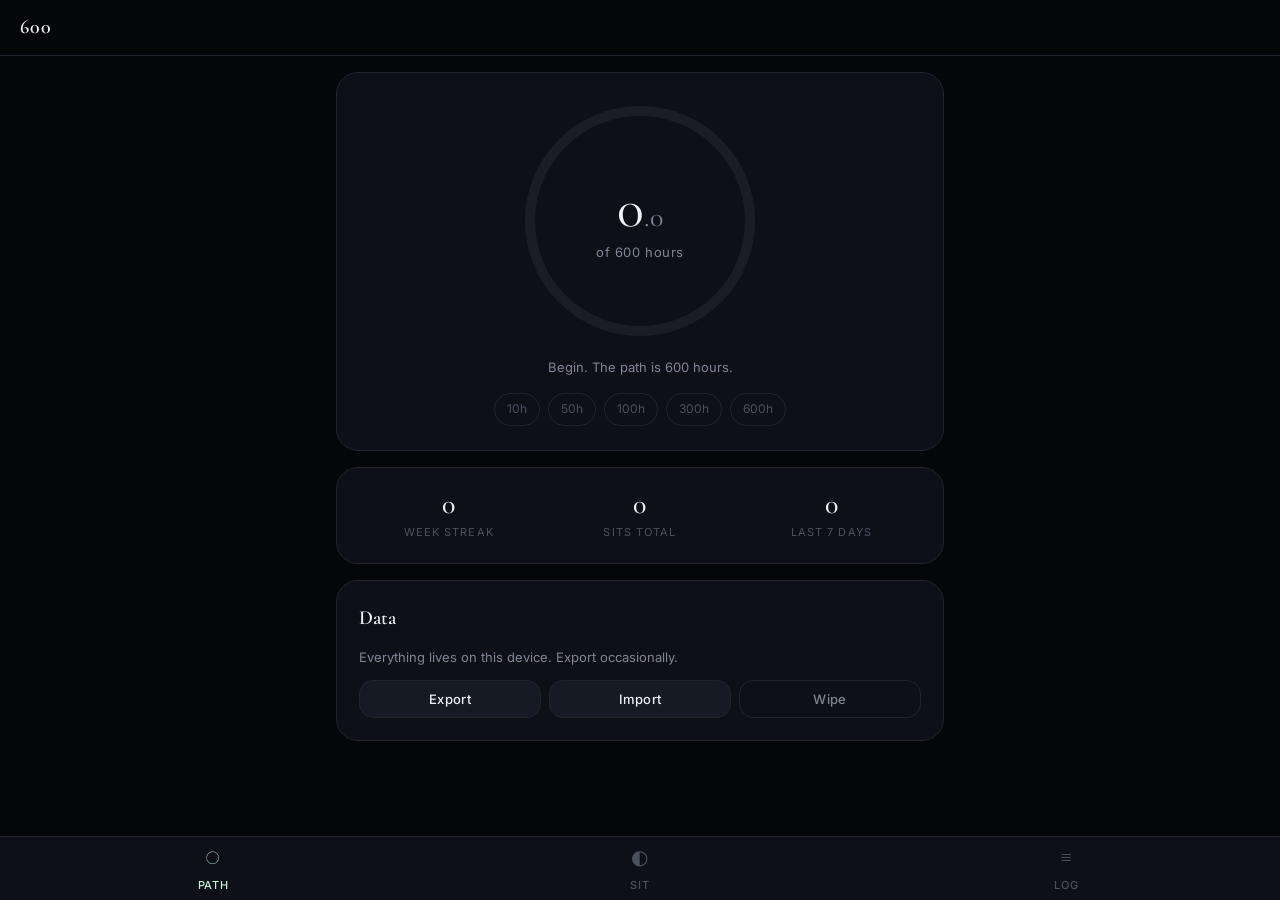
==== Code/public/index.html @ 27712fe4 "Initial commit: 600 meditation tracker PWA Client-only PWA forked from sport-tracker architecture: -" ====
<!doctype html>
<html lang="en">
<head>
  <meta charset="utf-8">
  <meta name="viewport" content="width=device-width, initial-scale=1, viewport-fit=cover, user-scalable=no">
  <meta name="theme-color" content="#05060a">
  <meta name="apple-mobile-web-app-capable" content="yes">
  <meta name="apple-mobile-web-app-status-bar-style" content="black-translucent">
  <meta name="apple-mobile-web-app-title" content="600">
  <link rel="manifest" href="manifest.webmanifest">
  <link rel="apple-touch-icon" href="icon-192.png">
  <title>600</title>
  <link rel="preconnect" href="https://fonts.googleapis.com">
  <link rel="preconnect" href="https://fonts.gstatic.com" crossorigin>
  <link rel="stylesheet" href="https://fonts.googleapis.com/css2?family=Cormorant+Garamond:wght@500;600&family=Inter:wght@400;500;600&display=swap">
  <link rel="stylesheet" href="style.css">
</head>
<body>
  <header>
    <h1 id="screen-title">600</h1>
  </header>

  <main id="view"></main>

  <nav id="tabbar">
    <a href="#dashboard" data-route="dashboard" data-icon="○"><span>Path</span></a>
    <a href="#timer"     data-route="timer"     data-icon="◐"><span>Sit</span></a>
    <a href="#history"   data-route="history"   data-icon="≡"><span>Log</span></a>
  </nav>

  <script src="storage.js"></script>
  <script src="modules/timer.js"></script>
  <script src="modules/log.js"></script>
  <script src="modules/history.js"></script>
  <script src="modules/dashboard.js"></script>
  <script src="app.js"></script>
  <script>
    if ('serviceWorker' in navigator) {
      window.addEventListener('load', () => {
        navigator.serviceWorker.register('sw.js').catch(err => {
          console.warn('SW registration failed:', err);
        });
      });
    }
  </script>
</body>
</html>
---- Code/public/style.css ----
/* 600 -- minimal meditation tracker, dark theme with cool sage accent. */

:root {
  --bg: #05060a;
  --bg-elev: #0e1018;
  --bg-elev-2: #161a24;
  --border: #1f242f;
  --text: #eef1f5;
  --text-dim: #7e8694;
  --text-dimmer: #4a515d;
  --accent: #c7f2d5;        /* soft sage -- "calm progress" */
  --accent-dim: #6ea380;
  --ring-track: #1a1d26;
  --info: #8fb8ff;
  --danger: #ff6f6f;
  --radius: 14px;
  --radius-lg: 22px;
  --gap: 16px;
  --tabbar-h: 64px;
  --header-h: 56px;
}

* {
  box-sizing: border-box;
  -webkit-tap-highlight-color: transparent;
}

html, body {
  margin: 0;
  padding: 0;
  background: var(--bg);
  color: var(--text);
  font-family: 'Inter', system-ui, -apple-system, sans-serif;
  font-size: 16px;
  line-height: 1.55;
  overscroll-behavior-y: none;
  -webkit-font-smoothing: antialiased;
}

h1, h2, h3 {
  font-family: 'Cormorant Garamond', Georgia, serif;
  font-weight: 600;
  letter-spacing: 0;
  margin: 0 0 0.5em;
}

h1 { font-size: 28px; }
h2 { font-size: 22px; }
h3 { font-size: 20px; }

.serif { font-family: 'Cormorant Garamond', Georgia, serif; }

a {
  color: var(--accent);
  text-decoration: none;
}

button, .btn {
  font-family: 'Inter', sans-serif;
  font-size: 15px;
  font-weight: 500;
  letter-spacing: 0.02em;
  padding: 12px 22px;
  border: none;
  border-radius: var(--radius);
  background: var(--accent);
  color: #05060a;
  cursor: pointer;
  transition: transform 0.1s ease, opacity 0.15s ease;
}

button:active, .btn:active {
  transform: scale(0.97);
}

button.secondary, .btn.secondary {
  background: var(--bg-elev-2);
  color: var(--text);
  border: 1px solid var(--border);
}

button.ghost {
  background: transparent;
  color: var(--text-dim);
  border: 1px solid var(--border);
}

input, textarea, select {
  font-family: inherit;
  font-size: 16px;
  background: var(--bg-elev-2);
  color: var(--text);
  border: 1px solid var(--border);
  border-radius: var(--radius);
  padding: 12px 14px;
  width: 100%;
}

input:focus, textarea:focus {
  outline: none;
  border-color: var(--accent-dim);
}

textarea {
  resize: vertical;
  min-height: 80px;
  line-height: 1.5;
}

header {
  position: sticky;
  top: 0;
  z-index: 10;
  height: var(--header-h);
  display: flex;
  align-items: center;
  padding: 0 20px;
  background: var(--bg);
  border-bottom: 1px solid var(--border);
}

header h1 {
  margin: 0;
  font-size: 20px;
  color: var(--text);
  font-family: 'Cormorant Garamond', Georgia, serif;
  letter-spacing: 0.04em;
}

main {
  padding: var(--gap);
  padding-bottom: calc(var(--tabbar-h) + var(--gap) + env(safe-area-inset-bottom, 0));
  max-width: 640px;
  margin: 0 auto;
  min-height: calc(100vh - var(--header-h) - var(--tabbar-h));
}

.view {
  animation: fadeIn 0.22s ease-out;
}

@keyframes fadeIn {
  from { opacity: 0; transform: translateY(4px); }
  to   { opacity: 1; transform: translateY(0); }
}

.card {
  background: var(--bg-elev);
  border: 1px solid var(--border);
  border-radius: var(--radius-lg);
  padding: 22px;
  margin-bottom: var(--gap);
}

.card h3 {
  margin-top: 0;
  color: var(--text);
}

.muted  { color: var(--text-dim); }
.dimmer { color: var(--text-dimmer); }

/* Tab bar */

#tabbar {
  position: fixed;
  bottom: 0;
  left: 0;
  right: 0;
  height: calc(var(--tabbar-h) + env(safe-area-inset-bottom, 0));
  padding-bottom: env(safe-area-inset-bottom, 0);
  display: flex;
  background: var(--bg-elev);
  border-top: 1px solid var(--border);
  z-index: 10;
}

#tabbar a {
  flex: 1;
  display: flex;
  flex-direction: column;
  align-items: center;
  justify-content: center;
  gap: 3px;
  color: var(--text-dimmer);
  font-family: 'Inter', sans-serif;
  font-size: 11px;
  font-weight: 500;
  letter-spacing: 0.08em;
  text-transform: uppercase;
  position: relative;
}

#tabbar a::before {
  content: attr(data-icon);
  font-size: 20px;
  font-family: 'Cormorant Garamond', Georgia, serif;
}

#tabbar a.active {
  color: var(--accent);
}

/* ---------------------------------------------------------------- */
/* Dashboard                                                         */
/* ---------------------------------------------------------------- */

.ring-card {
  display: flex;
  flex-direction: column;
  align-items: center;
  padding: 28px 20px 24px;
}

.ring-wrap {
  width: 240px;
  height: 240px;
  position: relative;
}

.ring-wrap svg {
  width: 100%;
  height: 100%;
  transform: rotate(-90deg);
}

.ring-track  { fill: none; stroke: var(--ring-track); stroke-width: 10; }
.ring-fill   { fill: none; stroke: var(--accent); stroke-width: 10; stroke-linecap: round;
               transition: stroke-dashoffset 0.8s cubic-bezier(.25,.1,.25,1); }

.ring-center {
  position: absolute;
  inset: 0;
  display: flex;
  flex-direction: column;
  align-items: center;
  justify-content: center;
  text-align: center;
}

.ring-hours {
  font-family: 'Cormorant Garamond', Georgia, serif;
  font-size: 56px;
  line-height: 1;
  color: var(--text);
}

.ring-goal {
  font-size: 13px;
  color: var(--text-dim);
  letter-spacing: 0.04em;
  margin-top: 6px;
}

.ring-caption {
  margin-top: 16px;
  color: var(--text-dim);
  font-size: 13px;
  text-align: center;
  max-width: 280px;
}

.dash-stats {
  display: grid;
  grid-template-columns: 1fr 1fr 1fr;
  gap: 12px;
  text-align: center;
}

.dash-stat {
  font-family: 'Cormorant Garamond', Georgia, serif;
  font-size: 28px;
  font-weight: 500;
  color: var(--text);
  line-height: 1;
}

.dash-label {
  font-size: 11px;
  text-transform: uppercase;
  letter-spacing: 0.1em;
  color: var(--text-dimmer);
  margin-top: 6px;
}

.milestones {
  display: flex;
  flex-wrap: wrap;
  gap: 8px;
  margin-top: 16px;
}

.milestone {
  padding: 6px 12px;
  border-radius: 999px;
  border: 1px solid var(--border);
  font-size: 12px;
  color: var(--text-dimmer);
}

.milestone.reached {
  color: var(--accent);
  border-color: var(--accent-dim);
  background: rgba(199, 242, 213, 0.05);
}

.variant-breakdown {
  display: flex;
  flex-direction: column;
  gap: 10px;
}

.variant-row {
  display: flex;
  align-items: center;
  gap: 12px;
}

.variant-row .label {
  flex: 0 0 140px;
  font-size: 14px;
  color: var(--text);
}

.variant-row .bar {
  flex: 1;
  height: 6px;
  background: var(--bg-elev-2);
  border-radius: 3px;
  overflow: hidden;
}

.variant-row .bar-fill {
  height: 100%;
  background: var(--accent-dim);
  border-radius: 3px;
}

.variant-row .num {
  flex: 0 0 auto;
  font-size: 13px;
  color: var(--text-dim);
  min-width: 50px;
  text-align: right;
}

/* 90-day heatmap */
.cal-grid {
  display: flex;
  gap: 4px;
  overflow-x: auto;
  padding: 4px 0;
  margin-bottom: 8px;
}

.cal-col {
  display: flex;
  flex-direction: column;
  gap: 4px;
  flex-shrink: 0;
}

.cal-cell {
  width: 14px;
  height: 14px;
  background: var(--bg-elev-2);
  border-radius: 3px;
}

.cal-cell.empty { background: transparent; }

.cal-cell.l1 { background: rgba(199, 242, 213, 0.2); }
.cal-cell.l2 { background: rgba(199, 242, 213, 0.4); }
.cal-cell.l3 { background: rgba(199, 242, 213, 0.65); }
.cal-cell.l4 { background: rgba(199, 242, 213, 0.9); }

/* ---------------------------------------------------------------- */
/* Timer                                                             */
/* ---------------------------------------------------------------- */

.timer-setup {
  display: flex;
  flex-direction: column;
  align-items: center;
  gap: 20px;
  padding: 12px;
}

.dial-wrap {
  width: 260px;
  height: 260px;
  position: relative;
  touch-action: none;
  user-select: none;
}

.dial-wrap svg { width: 100%; height: 100%; }

.dial-track { fill: none; stroke: var(--ring-track); stroke-width: 10; }
.dial-fill  { fill: none; stroke: var(--accent); stroke-width: 10; stroke-linecap: round; }

.dial-handle {
  fill: var(--accent);
  stroke: var(--bg);
  stroke-width: 3;
}

.dial-tick {
  stroke: var(--text-dimmer);
  stroke-width: 1;
}

.dial-center {
  position: absolute;
  inset: 0;
  display: flex;
  flex-direction: column;
  align-items: center;
  justify-content: center;
  pointer-events: none;
}

.dial-minutes {
  font-family: 'Cormorant Garamond', Georgia, serif;
  font-size: 80px;
  line-height: 1;
  color: var(--text);
}

.dial-min-label {
  font-size: 12px;
  text-transform: uppercase;
  letter-spacing: 0.14em;
  color: var(--text-dimmer);
  margin-top: 4px;
}

.mode-switch {
  display: flex;
  gap: 0;
  background: var(--bg-elev-2);
  border-radius: 999px;
  padding: 4px;
  border: 1px solid var(--border);
}

.mode-switch button {
  background: transparent;
  color: var(--text-dim);
  padding: 8px 18px;
  font-size: 13px;
  border-radius: 999px;
  letter-spacing: 0.04em;
}

.mode-switch button.active {
  background: var(--accent);
  color: #05060a;
}

.intention-field {
  width: 100%;
  max-width: 360px;
}

.intention-field label {
  display: block;
  font-size: 12px;
  color: var(--text-dim);
  text-transform: uppercase;
  letter-spacing: 0.1em;
  margin-bottom: 6px;
}

.start-btn {
  width: 100%;
  max-width: 360px;
  padding: 18px 22px;
  font-size: 16px;
  font-family: 'Cormorant Garamond', Georgia, serif;
  letter-spacing: 0.08em;
}

/* Active sit screen */
.timer-active {
  display: flex;
  flex-direction: column;
  align-items: center;
  gap: 28px;
  padding: 24px 0;
}

.timer-pacer {
  width: 240px;
  height: 240px;
  position: relative;
  display: flex;
  align-items: center;
  justify-content: center;
}

.pacer-circle {
  position: absolute;
  inset: 30px;
  border: 2px solid var(--accent-dim);
  border-radius: 50%;
  opacity: 0.8;
}

.pacer-circle.breathing {
  animation: breathe 10s ease-in-out infinite;
}

@keyframes breathe {
  0%, 100% { transform: scale(0.65); opacity: 0.6; }
  40%      { transform: scale(1);   opacity: 1; }
  60%      { transform: scale(1);   opacity: 1; }
}

.timer-display {
  font-family: 'Cormorant Garamond', Georgia, serif;
  font-size: 72px;
  color: var(--text);
  font-variant-numeric: tabular-nums;
  line-height: 1;
  z-index: 2;
  position: relative;
}

.timer-caption {
  color: var(--text-dim);
  font-size: 13px;
  letter-spacing: 0.08em;
  text-transform: uppercase;
}

.timer-controls {
  display: flex;
  gap: 12px;
  width: 100%;
  max-width: 360px;
}

.timer-controls button { flex: 1; }

.intention-display {
  font-family: 'Cormorant Garamond', Georgia, serif;
  font-style: italic;
  font-size: 18px;
  color: var(--text-dim);
  text-align: center;
  max-width: 280px;
  line-height: 1.4;
}

/* Done screen */
.timer-done {
  display: flex;
  flex-direction: column;
  align-items: center;
  text-align: center;
  padding: 40px 20px;
  gap: 16px;
}

.timer-done-duration {
  font-family: 'Cormorant Garamond', Georgia, serif;
  font-size: 72px;
  line-height: 1;
  color: var(--accent);
}

/* ---------------------------------------------------------------- */
/* Log form                                                           */
/* ---------------------------------------------------------------- */

.variant-grid {
  display: grid;
  grid-template-columns: 1fr 1fr;
  gap: 10px;
}

.variant-tile {
  padding: 16px;
  border-radius: var(--radius);
  background: var(--bg-elev-2);
  border: 1px solid var(--border);
  cursor: pointer;
  color: var(--text);
  text-align: left;
  font-family: 'Inter', sans-serif;
  font-size: 14px;
  text-transform: none;
  letter-spacing: 0;
}

.variant-tile .name {
  font-family: 'Cormorant Garamond', Georgia, serif;
  font-size: 20px;
  display: block;
  margin-bottom: 4px;
}

.variant-tile .desc {
  color: var(--text-dim);
  font-size: 12px;
}

.variant-tile.active {
  border-color: var(--accent-dim);
  box-shadow: 0 0 0 1px var(--accent-dim) inset;
}

.rating-row {
  display: flex;
  align-items: center;
  gap: 12px;
  margin-top: 12px;
}

.rating-row .rating-label {
  flex: 0 0 90px;
  font-size: 13px;
  color: var(--text-dim);
  text-transform: uppercase;
  letter-spacing: 0.08em;
}

.rating-dots {
  flex: 1;
  display: flex;
  gap: 8px;
}

.rating-dot {
  flex: 1;
  padding: 10px 0;
  text-align: center;
  background: var(--bg-elev-2);
  border: 1px solid var(--border);
  border-radius: 10px;
  font-size: 14px;
  cursor: pointer;
  color: var(--text-dim);
}

.rating-dot.selected {
  background: var(--accent);
  color: #05060a;
  border-color: var(--accent);
}

/* ---------------------------------------------------------------- */
/* History list                                                       */
/* ---------------------------------------------------------------- */

.history-row {
  border-top: 1px solid var(--border);
  padding: 14px 0;
}

.history-row:first-child {
  border-top: none;
  padding-top: 0;
}

.history-row-head {
  display: flex;
  justify-content: space-between;
  align-items: baseline;
  gap: 10px;
}

.history-row-head .date {
  font-family: 'Cormorant Garamond', Georgia, serif;
  font-size: 17px;
  color: var(--text);
}

.history-row-head .duration {
  font-family: 'Cormorant Garamond', Georgia, serif;
  font-size: 20px;
  color: var(--accent);
}

.history-row .meta {
  display: flex;
  gap: 10px;
  margin-top: 4px;
  font-size: 12px;
  color: var(--text-dim);
}

.history-row .note {
  margin-top: 8px;
  font-size: 13px;
  color: var(--text-dim);
  font-style: italic;
  line-height: 1.5;
}

/* ---------------------------------------------------------------- */
/* Toast                                                              */
/* ---------------------------------------------------------------- */

.toast {
  position: fixed;
  bottom: calc(var(--tabbar-h) + 20px + env(safe-area-inset-bottom, 0));
  left: 50%;
  transform: translateX(-50%) translateY(20px);
  background: var(--accent);
  color: #05060a;
  font-family: 'Inter', sans-serif;
  font-weight: 500;
  padding: 12px 22px;
  border-radius: 999px;
  box-shadow: 0 4px 24px rgba(0, 0, 0, 0.5);
  opacity: 0;
  transition: opacity 0.25s, transform 0.25s;
  z-index: 100;
  font-size: 14px;
}

.toast.show {
  opacity: 1;
  transform: translateX(-50%) translateY(0);
}

.data-actions {
  display: flex;
  gap: 8px;
  margin-top: 12px;
  flex-wrap: wrap;
}

.data-actions button {
  flex: 1;
  min-width: 90px;
  font-size: 13px;
  padding: 10px 12px;
}
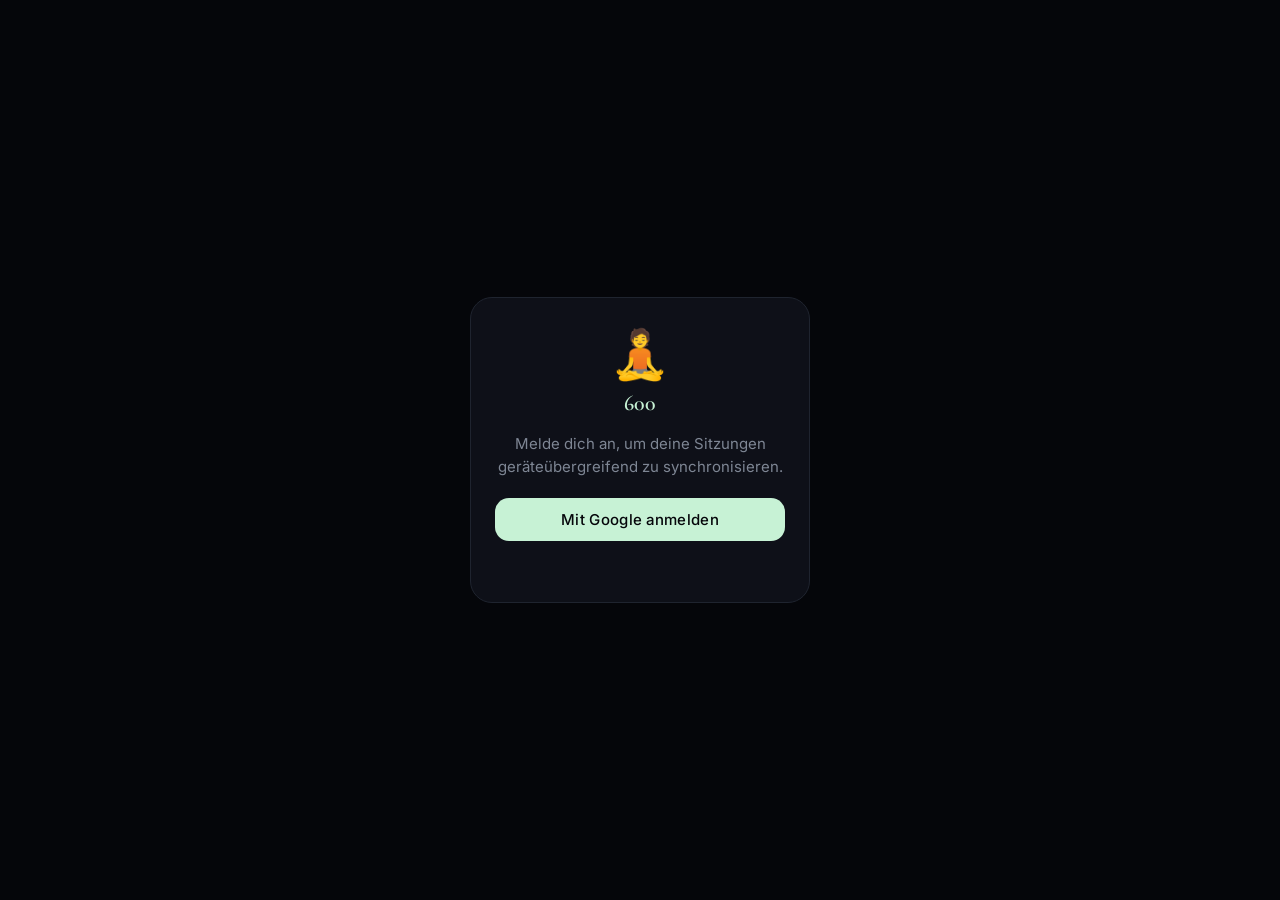
==== commit 3c4f07e1: "feat: migrate to Firebase (hosting + Firestore + Google auth) - Firestore-backed storage with offlin" ====
--- a/Code/public/index.html
+++ b/Code/public/index.html
@@ -18,15 +18,36 @@
 <body>
   <header>
     <h1 id="screen-title">600</h1>
+    <button id="btn-signout" type="button" title="Abmelden" aria-label="Abmelden" style="display:none">⎋</button>
   </header>
 
   <main id="view"></main>
+
+  <!-- Login gate: covers the app until the user signs in (cross-device sync). -->
+  <div id="auth-overlay">
+    <div class="auth-card">
+      <div class="auth-logo">🧘</div>
+      <h2>600</h2>
+      <p>Melde dich an, um deine Sitzungen geräteübergreifend zu synchronisieren.</p>
+      <button id="btn-login" type="button">Mit Google anmelden</button>
+      <p id="auth-who" class="auth-who"></p>
+    </div>
+  </div>
 
   <nav id="tabbar">
     <a href="#dashboard" data-route="dashboard" data-icon="○"><span>Path</span></a>
     <a href="#timer"     data-route="timer"     data-icon="◐"><span>Sit</span></a>
     <a href="#history"   data-route="history"   data-icon="≡"><span>Log</span></a>
   </nav>
+
+  <!-- Firebase SDK (vendored locally so the PWA stays offline-capable) -->
+  <script src="vendor/firebase-app-compat.js"></script>
+  <script src="vendor/firebase-auth-compat.js"></script>
+  <script src="vendor/firebase-firestore-compat.js"></script>
+  <script src="vendor/firebase-messaging-compat.js"></script>
+  <script src="firebase-config.js"></script>
+  <script src="firebase-init.js"></script>
+  <script src="messaging.js"></script>
 
   <script src="storage.js"></script>
   <script src="modules/timer.js"></script>
--- a/Code/public/style.css
+++ b/Code/public/style.css
@@ -133,10 +133,22 @@
   max-width: 640px;
   margin: 0 auto;
   min-height: calc(100vh - var(--header-h) - var(--tabbar-h));
+  display: flex;
+  flex-direction: column;
 }
 
 .view {
   animation: fadeIn 0.22s ease-out;
+  flex: 1;
+  min-height: 0;
+}
+
+/* Short, single-focus screens (Sit, Log) fill the viewport and center their
+   content vertically instead of clinging to the top with empty space below. */
+.view-center {
+  display: flex;
+  flex-direction: column;
+  justify-content: center;
 }
 
 @keyframes fadeIn {
@@ -739,3 +751,64 @@
   font-size: 13px;
   padding: 10px 12px;
 }
+
+/* ---- Auth: sign-out button in header + login overlay -------------------- */
+
+#btn-signout {
+  margin-left: auto;
+  background: transparent;
+  color: var(--text-dim);
+  border: 1px solid var(--border);
+  padding: 6px 12px;
+  font-size: 16px;
+  border-radius: var(--radius);
+  cursor: pointer;
+}
+
+#auth-overlay {
+  position: fixed;
+  inset: 0;
+  z-index: 1000;
+  display: flex;
+  align-items: center;
+  justify-content: center;
+  padding: 24px;
+  background: var(--bg);
+}
+
+#auth-overlay .auth-card {
+  width: 100%;
+  max-width: 340px;
+  text-align: center;
+  background: var(--bg-elev);
+  border: 1px solid var(--border);
+  border-radius: var(--radius-lg);
+  padding: 32px 24px;
+}
+
+#auth-overlay .auth-logo {
+  font-size: 48px;
+  line-height: 1;
+  margin-bottom: 8px;
+}
+
+#auth-overlay h2 {
+  color: var(--accent);
+  margin-bottom: 12px;
+}
+
+#auth-overlay p {
+  color: var(--text-dim);
+  font-size: 15px;
+  margin: 0 0 20px;
+}
+
+#auth-overlay #btn-login {
+  width: 100%;
+}
+
+#auth-overlay .auth-who {
+  margin: 16px 0 0;
+  font-size: 13px;
+  min-height: 1em;
+}
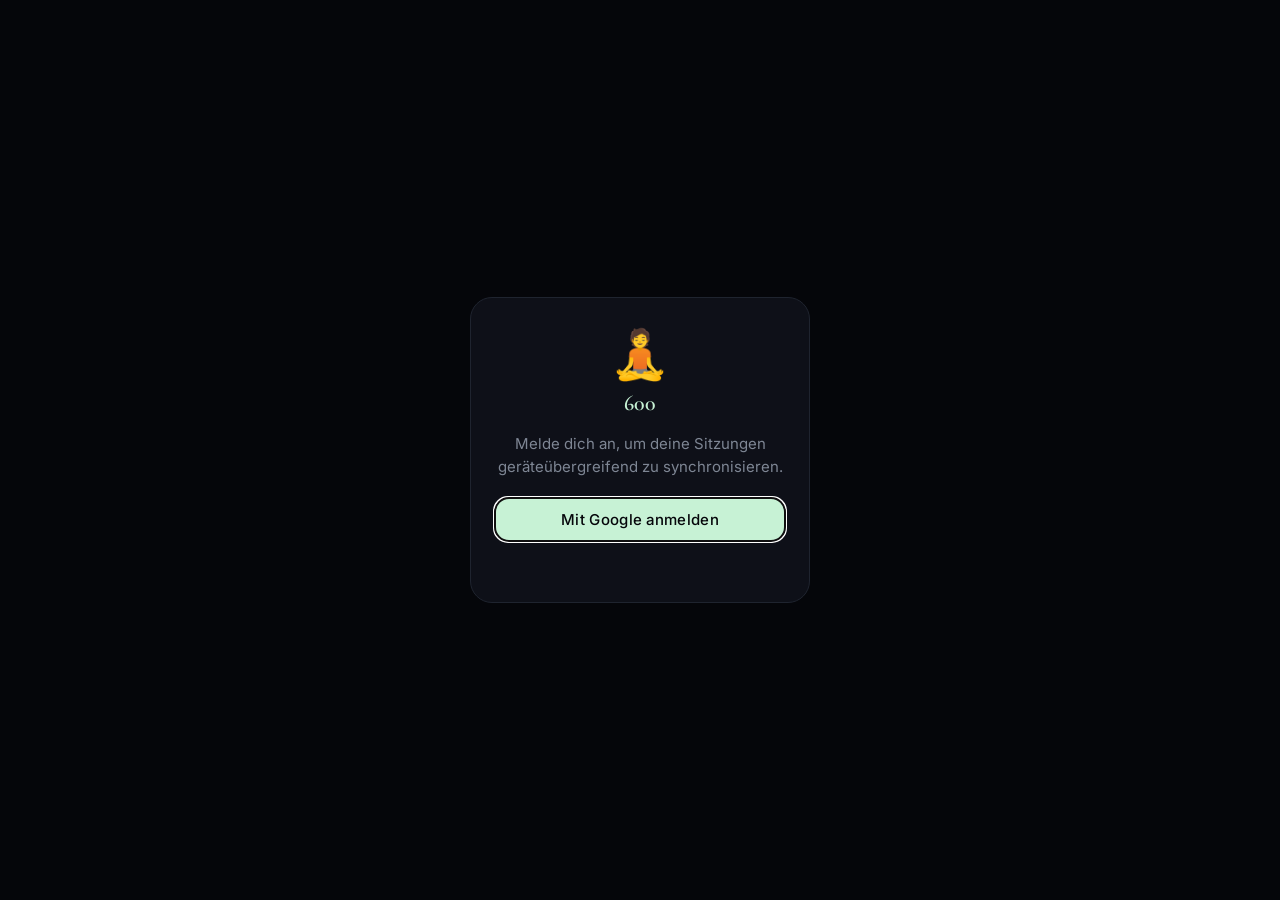
==== commit 258d6462: "Coach features: planner + calendar, weekly goal, competence feedback, start hero Brings git in sync " ====
--- a/Code/public/index.html
+++ b/Code/public/index.html
@@ -24,7 +24,7 @@
   <main id="view"></main>
 
   <!-- Login gate: covers the app until the user signs in (cross-device sync). -->
-  <div id="auth-overlay">
+  <div id="auth-overlay" role="dialog" aria-modal="true" aria-label="Anmelden">
     <div class="auth-card">
       <div class="auth-logo">🧘</div>
       <h2>600</h2>
@@ -48,15 +48,28 @@
   <script src="firebase-config.js"></script>
   <script src="firebase-init.js"></script>
   <script src="messaging.js"></script>
+  <script src="settings.js"></script>
 
   <script src="storage.js"></script>
   <script src="modules/timer.js"></script>
   <script src="modules/log.js"></script>
   <script src="modules/history.js"></script>
   <script src="modules/dashboard.js"></script>
+  <script src="modules/plan.js"></script>
   <script src="app.js"></script>
   <script>
     if ('serviceWorker' in navigator) {
+      // Auto-update: when a new service worker takes control (after a deploy),
+      // reload once so the latest version is shown without a manual relaunch.
+      // Guarded so the very first install (no prior controller) doesn't reload.
+      if (navigator.serviceWorker.controller) {
+        let refreshing = false;
+        navigator.serviceWorker.addEventListener('controllerchange', () => {
+          if (refreshing) return;
+          refreshing = true;
+          location.reload();
+        });
+      }
       window.addEventListener('load', () => {
         navigator.serviceWorker.register('sw.js').catch(err => {
           console.warn('SW registration failed:', err);
--- a/Code/public/style.css
+++ b/Code/public/style.css
@@ -35,6 +35,7 @@
   line-height: 1.55;
   overscroll-behavior-y: none;
   -webkit-font-smoothing: antialiased;
+  min-height: 100dvh;
 }
 
 h1, h2, h3 {
@@ -111,10 +112,12 @@
   position: sticky;
   top: 0;
   z-index: 10;
-  height: var(--header-h);
-  display: flex;
-  align-items: center;
-  padding: 0 20px;
+  /* Reserve space for the status bar / Dynamic Island so the title doesn't
+     slide under the clock + status icons (viewport-fit=cover is edge-to-edge). */
+  height: calc(var(--header-h) + env(safe-area-inset-top, 0));
+  padding: env(safe-area-inset-top, 0) 20px 0;
+  display: flex;
+  align-items: center;
   background: var(--bg);
   border-bottom: 1px solid var(--border);
 }
@@ -132,7 +135,7 @@
   padding-bottom: calc(var(--tabbar-h) + var(--gap) + env(safe-area-inset-bottom, 0));
   max-width: 640px;
   margin: 0 auto;
-  min-height: calc(100vh - var(--header-h) - var(--tabbar-h));
+  min-height: calc(100dvh - var(--header-h) - var(--tabbar-h) - env(safe-area-inset-top, 0));
   display: flex;
   flex-direction: column;
 }
@@ -150,6 +153,255 @@
   flex-direction: column;
   justify-content: center;
 }
+
+/* ---- Insights: avg calm/focus under each style ---- */
+.variant-row .vstat {
+  display: block;
+  font-size: 11px;
+  color: var(--text-dimmer);
+  letter-spacing: 0.04em;
+  margin-top: 2px;
+}
+
+/* ---- History: tappable rows + inline editor ---- */
+.history-summary {
+  display: block;
+  width: 100%;
+  text-align: left;
+  background: transparent;
+  border: none;
+  padding: 12px 2px;
+  margin: 0;
+  color: var(--text);
+  cursor: pointer;
+  font-family: inherit;
+  font-size: 15px;
+  text-transform: none;
+  letter-spacing: 0;
+}
+.history-summary:active { background: var(--bg-elev-2); border-radius: 8px; }
+
+.history-editor { padding: 12px 2px; }
+.history-editor .ed-grid {
+  display: grid;
+  grid-template-columns: 1fr 1fr;
+  gap: 10px;
+}
+.history-editor label,
+.manual-fields label {
+  display: flex;
+  flex-direction: column;
+  font-size: 11px;
+  text-transform: uppercase;
+  letter-spacing: 0.08em;
+  color: var(--text-dim);
+  gap: 4px;
+}
+.history-editor input,
+.history-editor select,
+.manual-fields input {
+  width: 100%;
+  font-size: 15px;
+  text-transform: none;
+  letter-spacing: 0;
+  color: var(--text);
+  background: var(--bg-elev-2);
+  border: 1px solid var(--border);
+  border-radius: 10px;
+  padding: 8px 10px;
+}
+.history-editor .ed-note-wrap {
+  display: flex;
+  flex-direction: column;
+  font-size: 11px;
+  text-transform: uppercase;
+  letter-spacing: 0.08em;
+  color: var(--text-dim);
+  gap: 4px;
+  margin-top: 10px;
+}
+.history-editor .ed-actions {
+  display: flex;
+  gap: 8px;
+  margin-top: 14px;
+  align-items: center;
+}
+.history-editor .ed-actions .ed-save { margin-left: auto; }
+button.danger-text {
+  background: transparent;
+  color: var(--danger);
+  border: none;
+  padding: 8px 12px;
+  text-transform: none;
+}
+
+/* ---- Log: date + minutes row ---- */
+.manual-fields {
+  display: grid;
+  grid-template-columns: 1fr 1fr;
+  gap: 10px;
+  margin-top: 14px;
+}
+
+/* ---- Timer: interval bell picker ---- */
+.interval-field {
+  display: flex;
+  flex-direction: column;
+  align-items: center;
+  gap: 8px;
+}
+.interval-field label {
+  font-size: 11px;
+  text-transform: uppercase;
+  letter-spacing: 0.12em;
+  color: var(--text-dimmer);
+}
+.interval-seg {
+  display: flex;
+  background: var(--bg-elev-2);
+  border: 1px solid var(--border);
+  border-radius: 999px;
+  padding: 4px;
+}
+.interval-seg button {
+  background: transparent;
+  color: var(--text-dim);
+  padding: 6px 14px;
+  border-radius: 999px;
+  border: none;
+  font-size: 13px;
+  text-transform: none;
+  letter-spacing: 0;
+}
+.interval-seg button.active {
+  background: var(--accent);
+  color: var(--bg);
+}
+
+/* ---- Trend: weekly minutes bars ---- */
+.weekly-chart {
+  display: flex;
+  align-items: flex-end;
+  gap: 4px;
+  height: 64px;
+  margin-top: 14px;
+}
+.weekly-col {
+  flex: 1;
+  height: 100%;
+  display: flex;
+  align-items: flex-end;
+}
+.weekly-bar {
+  width: 100%;
+  background: var(--accent-dim);
+  border-radius: 3px 3px 0 0;
+  transition: height 0.3s ease;
+}
+.weekly-col:last-child .weekly-bar { background: var(--accent); }
+
+/* ---- Offline indicator pill ---- */
+#offline-pill {
+  position: fixed;
+  left: 50%;
+  transform: translateX(-50%);
+  bottom: calc(var(--tabbar-h) + 14px + env(safe-area-inset-bottom, 0));
+  z-index: 60;
+  display: none;
+  align-items: center;
+  gap: 6px;
+  background: var(--bg-elev-2);
+  border: 1px solid var(--danger);
+  color: var(--danger);
+  font-size: 12px;
+  letter-spacing: 0.04em;
+  padding: 6px 14px;
+  border-radius: 999px;
+}
+
+/* ---- Settings rows ---- */
+.settings-row {
+  display: flex;
+  justify-content: space-between;
+  align-items: center;
+  padding: 11px 0;
+  border-bottom: 1px solid var(--border);
+  font-size: 15px;
+  cursor: pointer;
+}
+.settings-row:last-child { border-bottom: none; }
+.settings-row input[type="checkbox"] {
+  width: 22px; height: 22px;
+  accent-color: var(--accent);
+}
+.settings-row input[type="number"] {
+  background: var(--bg-elev-2);
+  border: 1px solid var(--border);
+  border-radius: 8px;
+  color: var(--text);
+  padding: 6px 8px;
+  text-align: right;
+}
+
+/* Respect reduced-motion: kill the breathing pacer + transitions. */
+@media (prefers-reduced-motion: reduce) {
+  *, *::before, *::after {
+    animation-duration: 0.001ms !important;
+    animation-iteration-count: 1 !important;
+    transition-duration: 0.001ms !important;
+  }
+}
+
+/* ---- Weekly planner overlay ---- */
+#plan-overlay {
+  position: fixed; inset: 0; z-index: 200;
+  display: none; align-items: flex-end; justify-content: center;
+  background: rgba(0, 0, 0, 0.55);
+}
+#plan-overlay.open { display: flex; }
+.plan-card {
+  background: var(--bg-elev, #11131a);
+  width: 100%; max-width: 560px;
+  border-radius: 18px 18px 0 0;
+  padding: 20px 18px calc(20px + env(safe-area-inset-bottom));
+  max-height: 88dvh; overflow-y: auto;
+  box-shadow: 0 -8px 40px rgba(0, 0, 0, 0.5);
+}
+.plan-head { display: flex; align-items: center; justify-content: space-between; }
+.plan-head h2 { margin: 0; font-size: 20px; }
+.plan-close { background: none; border: none; color: var(--muted, #888); font-size: 20px; cursor: pointer; padding: 4px 8px; }
+.plan-sub { color: var(--muted, #999); font-size: 13.5px; margin: 6px 0 16px; line-height: 1.45; }
+.plan-target { display: flex; align-items: center; justify-content: space-between; padding: 10px 0; border-bottom: 1px solid var(--border); }
+.plan-target > span { font-size: 15px; }
+.plan-target .step { display: flex; align-items: center; gap: 10px; }
+.plan-target .step button { width: 32px; height: 32px; border-radius: 8px; border: 1px solid var(--border); background: var(--bg-elev-2, #1a1d26); color: var(--text); font-size: 18px; cursor: pointer; }
+.plan-target .t-val { min-width: 18px; text-align: center; font-size: 17px; }
+.plan-target .t-unit { color: var(--muted, #888); font-size: 13px; }
+.plan-items { margin: 12px 0; display: flex; flex-direction: column; gap: 8px; }
+.plan-row { display: flex; align-items: center; gap: 6px; }
+.plan-row select, .plan-row input { background: var(--bg-elev-2, #1a1d26); border: 1px solid var(--border); border-radius: 8px; color: var(--text); padding: 7px 8px; font-size: 14px; }
+.plan-row .p-day { flex: 0 0 58px; }
+.plan-row .p-type { flex: 1 1 auto; min-width: 0; }
+.plan-row .p-dur { width: 56px; text-align: right; }
+.plan-row .p-min { color: var(--muted, #888); font-size: 12px; }
+.plan-row .p-del { margin-left: auto; background: none; border: none; color: var(--muted, #888); font-size: 16px; cursor: pointer; padding: 4px 6px; }
+.plan-empty { color: var(--muted, #888); font-size: 13.5px; text-align: center; padding: 14px 0; }
+.plan-add { width: 100%; margin-top: 4px; }
+.plan-actions { display: flex; gap: 10px; margin-top: 18px; }
+.plan-actions button { flex: 1; padding: 13px; border-radius: 10px; font-size: 15px; cursor: pointer; }
+.plan-actions .plan-export { background: var(--bg-elev-2, #1a1d26); border: 1px solid var(--border); color: var(--text); }
+.plan-actions .plan-save { background: var(--accent); border: none; color: #05060a; font-weight: 600; }
+
+/* Weekly-goal progress (in the dashboard plan card) */
+.plan-progress { height: 6px; background: var(--bg-elev-2, #1a1d26); border-radius: 999px; overflow: hidden; margin: 4px 0 10px; }
+.plan-progress-fill { height: 100%; background: var(--accent); border-radius: 999px; transition: width 0.4s ease; }
+.plan-insight { font-size: 12.5px; margin: 0 0 10px; color: var(--muted, #888); }
+.comp-line { font-size: 14px; margin: 6px 0; line-height: 1.4; }
+
+/* "Jetzt starten" hero (reduce activation energy) */
+.hero-card { display: flex; flex-direction: column; align-items: center; gap: 10px; }
+.hero-btn { width: 100%; padding: 16px; border-radius: 12px; border: none; background: var(--accent); color: #05060a; font-size: 17px; font-weight: 600; cursor: pointer; }
+.hero-mini { background: none; border: none; color: var(--muted, #888); font-size: 13px; cursor: pointer; padding: 2px 6px; text-decoration: underline; }
 
 @keyframes fadeIn {
   from { opacity: 0; transform: translateY(4px); }
